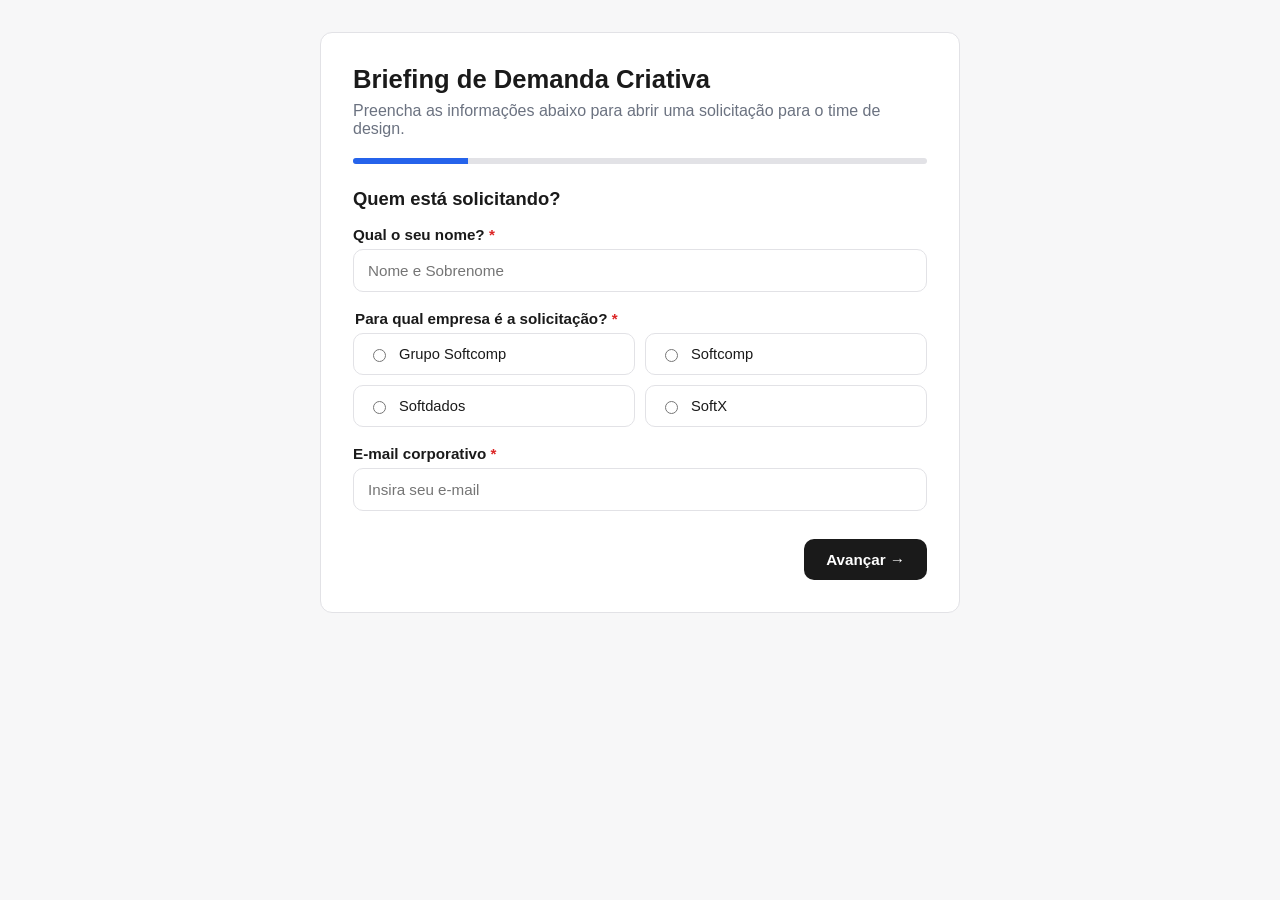
==== demand-form/index.html @ 0ced9919 "Cria formulário próprio de demanda criativa com backend em Google Sheets Substitui o formulário do T" ====
<!doctype html>
<html lang="pt-BR">
<head>
<meta charset="UTF-8" />
<meta name="viewport" content="width=device-width, initial-scale=1.0" />
<title>Briefing de Demanda Criativa</title>
<link rel="stylesheet" href="style.css" />
</head>
<body>
  <div class="form-shell">
    <header class="form-header">
      <h1 id="form-title">Briefing de Demanda Criativa</h1>
      <p id="form-subtitle" class="form-subtitle">Preencha as informações abaixo para abrir uma solicitação para o time de design.</p>
      <div class="progress-track">
        <div id="progress-bar" class="progress-bar"></div>
      </div>
    </header>

    <form id="demand-form" novalidate>

      <!-- Etapa 1: Identificação -->
      <section class="step" data-step="1">
        <h2>Quem está solicitando?</h2>

        <label class="field">
          <span class="field-label">Qual o seu nome? <span class="req">*</span></span>
          <input type="text" name="nome" placeholder="Nome e Sobrenome" required />
        </label>

        <fieldset class="field">
          <legend class="field-label">Para qual empresa é a solicitação? <span class="req">*</span></legend>
          <div class="choice-grid" data-name="empresa" data-type="radio">
            <label class="choice-card">
              <input type="radio" name="empresa" value="Grupo Softcomp" required />
              <span>Grupo Softcomp</span>
            </label>
            <label class="choice-card">
              <input type="radio" name="empresa" value="Softcomp" />
              <span>Softcomp</span>
            </label>
            <label class="choice-card">
              <input type="radio" name="empresa" value="Softdados" />
              <span>Softdados</span>
            </label>
            <label class="choice-card">
              <input type="radio" name="empresa" value="SoftX" />
              <span>SoftX</span>
            </label>
          </div>
        </fieldset>

        <label class="field">
          <span class="field-label">E-mail corporativo <span class="req">*</span></span>
          <input type="email" name="email" placeholder="Insira seu e-mail" required />
        </label>
      </section>

      <!-- Etapa 2: Tipo de demanda -->
      <section class="step" data-step="2" hidden>
        <h2>Qual o tipo de demanda?</h2>
        <fieldset class="field">
          <legend class="sr-only">Tipo de demanda</legend>
          <div class="choice-grid" data-name="tipoDemanda" data-type="radio">
            <label class="choice-card">
              <input type="radio" name="tipoDemanda" value="redes_sociais" required />
              <span>Post para redes sociais</span>
            </label>
            <label class="choice-card">
              <input type="radio" name="tipoDemanda" value="impresso" />
              <span>Impresso</span>
            </label>
            <label class="choice-card">
              <input type="radio" name="tipoDemanda" value="site" />
              <span>Material para site</span>
            </label>
            <label class="choice-card">
              <input type="radio" name="tipoDemanda" value="wallpaper" />
              <span>Wallpaper</span>
            </label>
            <label class="choice-card">
              <input type="radio" name="tipoDemanda" value="campanha_sazonal" />
              <span>Campanha sazonal</span>
            </label>
            <label class="choice-card">
              <input type="radio" name="tipoDemanda" value="campanha_vendas" />
              <span>Campanha de vendas</span>
            </label>
            <label class="choice-card">
              <input type="radio" name="tipoDemanda" value="outro" />
              <span>Outro</span>
            </label>
          </div>
        </fieldset>
      </section>

      <!-- Etapa 3: Campos específicos do tipo escolhido (renderizada via JS) -->
      <section class="step" data-step="3" hidden>
        <h2 id="dynamic-step-title">Detalhes da demanda</h2>
        <div id="dynamic-fields"></div>
      </section>

      <!-- Etapa 4: Prazo, prioridade, aprovação, anexos -->
      <section class="step" data-step="4" hidden>
        <h2>Prazo e aprovação</h2>

        <label class="field">
          <span class="field-label">Data de entrega desejada <span class="req">*</span></span>
          <input type="date" name="prazoDesejado" required />
        </label>

        <fieldset class="field">
          <legend class="field-label">Prioridade <span class="req">*</span></legend>
          <div class="choice-grid three" data-name="prioridade" data-type="radio">
            <label class="choice-card">
              <input type="radio" name="prioridade" value="Normal" required />
              <span>Normal <small>até 5 dias úteis</small></span>
            </label>
            <label class="choice-card">
              <input type="radio" name="prioridade" value="Prioritário" />
              <span>Prioritário <small>até 2 dias úteis</small></span>
            </label>
            <label class="choice-card">
              <input type="radio" name="prioridade" value="Urgente" />
              <span>Urgente <small>mesmo dia, sujeito à fila</small></span>
            </label>
          </div>
        </fieldset>

        <label class="field">
          <span class="field-label">Quem vai aprovar a peça final?</span>
          <input type="text" name="aprovador" placeholder="Nome do responsável pela aprovação" />
        </label>

        <label class="field">
          <span class="field-label">Arquivos de referência (logos, imagens, briefing em PDF etc.)</span>
          <input type="file" name="arquivos" multiple accept="image/*,.pdf,.ai,.psd,.doc,.docx" />
          <small class="hint">Pode anexar mais de um arquivo. Para vídeos grandes, prefira colar um link abaixo.</small>
        </label>

        <div class="field">
          <span class="field-label">Links de referência (opcional)</span>
          <input type="url" name="link1" placeholder="Link da referência" class="link-input" />
          <input type="url" name="link2" placeholder="Link da referência 02" class="link-input" />
          <input type="url" name="link3" placeholder="Link da referência 03" class="link-input" />
        </div>

        <label class="field">
          <span class="field-label">Observações adicionais</span>
          <textarea name="observacoes" rows="3" placeholder="Alguma informação extra que o time de design precise saber?"></textarea>
        </label>
      </section>

      <!-- Etapa 5: Confirmação -->
      <section class="step" data-step="5" hidden>
        <h2>Confira antes de enviar</h2>
        <div id="review-summary" class="review-summary"></div>
      </section>

      <div class="form-nav">
        <button type="button" id="btn-back" class="btn btn-ghost" hidden>← Voltar</button>
        <button type="button" id="btn-next" class="btn btn-primary">Avançar →</button>
        <button type="submit" id="btn-submit" class="btn btn-primary" hidden>Enviar solicitação</button>
      </div>
    </form>

    <div id="success-screen" class="success-screen" hidden>
      <div class="success-icon">✓</div>
      <h2>Solicitação enviada!</h2>
      <p>Seu protocolo é:</p>
      <div id="protocol-code" class="protocol-code"></div>
      <p class="success-note">Você vai receber um e-mail de confirmação com esses dados. Guarde o protocolo para acompanhar o andamento.</p>
      <button type="button" id="btn-new" class="btn btn-primary">Enviar outra solicitação</button>
    </div>

    <div id="error-banner" class="error-banner" hidden></div>
  </div>

  <script src="config.js"></script>
  <script src="app.js"></script>
</body>
</html>
---- demand-form/style.css ----
:root {
  --brand: #1a1a1a;
  --brand-accent: #2563eb;
  --bg: #f7f7f8;
  --surface: #ffffff;
  --border: #e2e2e6;
  --text: #1a1a1a;
  --text-muted: #6b7280;
  --danger: #dc2626;
  --success: #16a34a;
  --radius: 12px;
}

* { box-sizing: border-box; }

body {
  margin: 0;
  font-family: -apple-system, BlinkMacSystemFont, "Segoe UI", Roboto, Helvetica, Arial, sans-serif;
  background: var(--bg);
  color: var(--text);
  padding: 32px 16px;
}

.form-shell {
  max-width: 640px;
  margin: 0 auto;
  background: var(--surface);
  border-radius: var(--radius);
  border: 1px solid var(--border);
  padding: 32px;
}

.form-header h1 {
  font-size: 1.6rem;
  margin: 0 0 8px;
}

.form-subtitle {
  color: var(--text-muted);
  margin: 0 0 20px;
}

.progress-track {
  height: 6px;
  background: var(--border);
  border-radius: 999px;
  overflow: hidden;
}

.progress-bar {
  height: 100%;
  width: 20%;
  background: var(--brand-accent);
  transition: width 0.25s ease;
}

.step h2 {
  font-size: 1.15rem;
  margin: 24px 0 16px;
}

.field {
  display: block;
  margin-bottom: 18px;
}

.field-label {
  display: block;
  font-weight: 600;
  margin-bottom: 6px;
  font-size: 0.95rem;
}

.req { color: var(--danger); }

input[type="text"],
input[type="email"],
input[type="url"],
input[type="date"],
input[type="number"],
input[type="file"],
select,
textarea {
  width: 100%;
  padding: 12px 14px;
  border: 1px solid var(--border);
  border-radius: 10px;
  font-size: 0.95rem;
  font-family: inherit;
  background: var(--surface);
  color: var(--text);
}

textarea { resize: vertical; }

input:focus, select:focus, textarea:focus {
  outline: none;
  border-color: var(--brand-accent);
  box-shadow: 0 0 0 3px rgba(37, 99, 235, 0.15);
}

.link-input { margin-bottom: 8px; }

.hint {
  display: block;
  color: var(--text-muted);
  margin-top: 6px;
  font-size: 0.82rem;
}

fieldset.field {
  border: none;
  padding: 0;
  margin: 0 0 18px;
}

.choice-grid {
  display: grid;
  grid-template-columns: repeat(2, 1fr);
  gap: 10px;
}

.choice-grid.three { grid-template-columns: repeat(3, 1fr); }

@media (max-width: 480px) {
  .choice-grid, .choice-grid.three { grid-template-columns: 1fr; }
}

.choice-card {
  display: flex;
  align-items: center;
  gap: 10px;
  border: 1px solid var(--border);
  border-radius: 10px;
  padding: 12px 14px;
  cursor: pointer;
  font-size: 0.92rem;
  transition: border-color 0.15s ease, background 0.15s ease;
}

.choice-card small {
  display: block;
  color: var(--text-muted);
  font-weight: 400;
}

.choice-card:has(input:checked) {
  border-color: var(--brand-accent);
  background: rgba(37, 99, 235, 0.06);
}

.choice-card input { accent-color: var(--brand-accent); }

.card-block {
  border: 1px dashed var(--border);
  border-radius: 10px;
  padding: 14px;
  margin-bottom: 12px;
}

.card-block h3 {
  margin: 0 0 10px;
  font-size: 0.9rem;
  color: var(--text-muted);
}

.form-nav {
  display: flex;
  justify-content: space-between;
  margin-top: 28px;
}

.btn {
  border: none;
  border-radius: 10px;
  padding: 12px 22px;
  font-size: 0.95rem;
  font-weight: 600;
  cursor: pointer;
}

.btn-primary {
  background: var(--brand);
  color: #fff;
  margin-left: auto;
}

.btn-primary:disabled {
  opacity: 0.6;
  cursor: not-allowed;
}

.btn-ghost {
  background: transparent;
  color: var(--text-muted);
}

.review-summary dl {
  display: grid;
  grid-template-columns: 40% 60%;
  row-gap: 10px;
}

.review-summary dt { color: var(--text-muted); font-size: 0.85rem; }
.review-summary dd { margin: 0; font-size: 0.92rem; }

.success-screen {
  max-width: 640px;
  margin: 0 auto;
  background: var(--surface);
  border-radius: var(--radius);
  border: 1px solid var(--border);
  padding: 48px 32px;
  text-align: center;
}

.success-icon {
  width: 56px;
  height: 56px;
  border-radius: 50%;
  background: var(--success);
  color: #fff;
  font-size: 1.6rem;
  display: flex;
  align-items: center;
  justify-content: center;
  margin: 0 auto 16px;
}

.protocol-code {
  font-family: "SF Mono", Consolas, monospace;
  font-size: 1.4rem;
  font-weight: 700;
  background: var(--bg);
  border-radius: 8px;
  padding: 10px 16px;
  display: inline-block;
  margin: 8px 0 16px;
}

.success-note {
  color: var(--text-muted);
  font-size: 0.9rem;
  margin-bottom: 24px;
}

.error-banner {
  max-width: 640px;
  margin: 16px auto 0;
  background: #fef2f2;
  border: 1px solid #fecaca;
  color: var(--danger);
  padding: 14px 16px;
  border-radius: 10px;
  font-size: 0.9rem;
}

.sr-only {
  position: absolute;
  width: 1px; height: 1px;
  overflow: hidden;
  clip: rect(0,0,0,0);
}
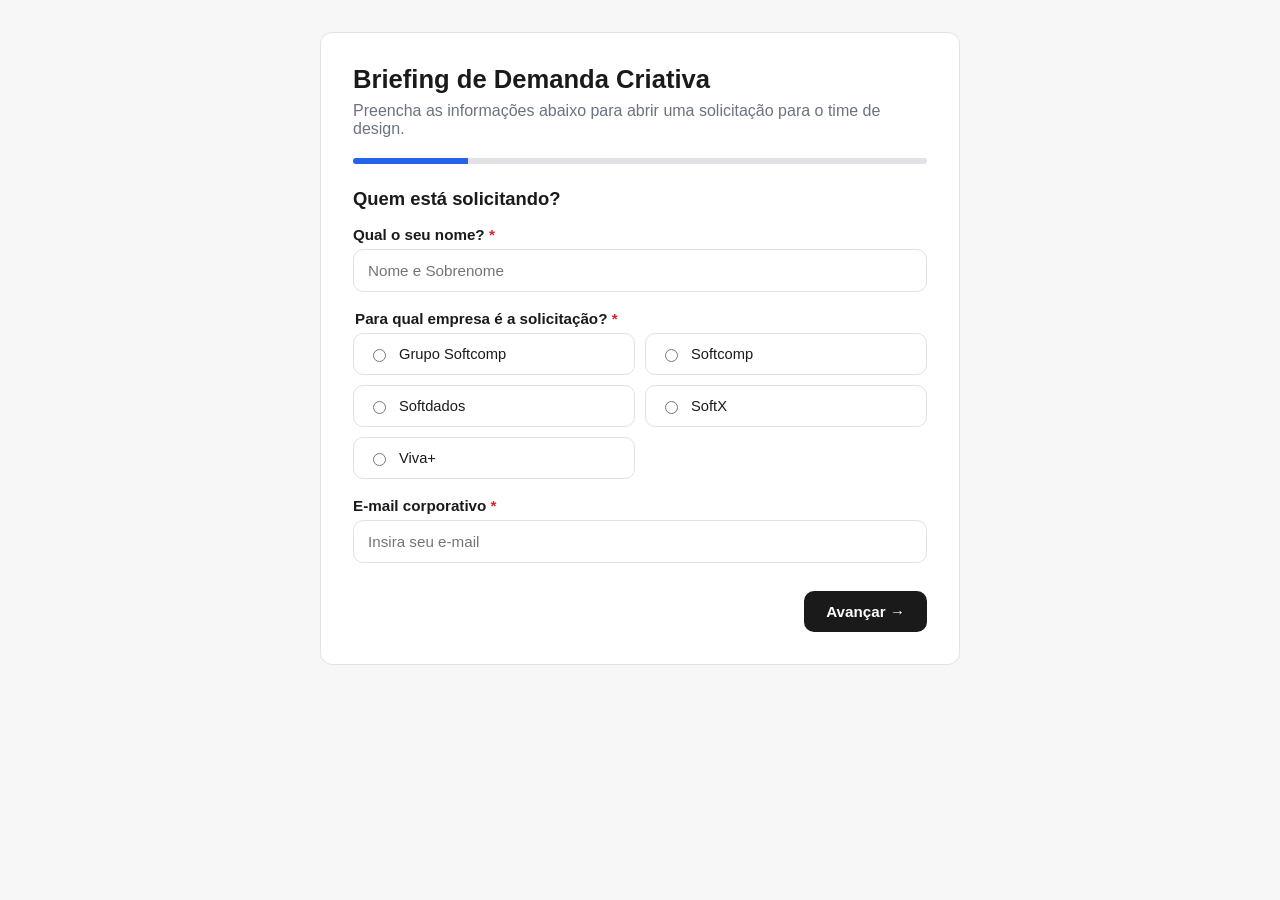
==== commit a746ed16: "Adiciona e-mails completos, planilha mensal, múltiplos criativos e campanhas dinâmicas - E-mail de c" ====
--- a/demand-form/index.html
+++ b/demand-form/index.html
@@ -45,6 +45,10 @@
             <label class="choice-card">
               <input type="radio" name="empresa" value="SoftX" />
               <span>SoftX</span>
+            </label>
+            <label class="choice-card">
+              <input type="radio" name="empresa" value="Viva+" />
+              <span>Viva+</span>
             </label>
           </div>
         </fieldset>
--- a/demand-form/style.css
+++ b/demand-form/style.css
@@ -144,7 +144,8 @@
   font-weight: 400;
 }
 
-.choice-card:has(input:checked) {
+.choice-card:has(input:checked),
+.choice-card.is-checked {
   border-color: var(--brand-accent);
   background: rgba(37, 99, 235, 0.06);
 }
@@ -160,6 +161,55 @@
 
 .card-block h3 {
   margin: 0 0 10px;
+  font-size: 0.9rem;
+  color: var(--text-muted);
+}
+
+.creative-block {
+  border: 1px solid var(--border);
+  border-radius: 12px;
+  padding: 16px;
+  margin-bottom: 20px;
+  background: #fafafa;
+}
+
+.creative-block-header {
+  display: flex;
+  justify-content: space-between;
+  align-items: center;
+  margin-bottom: 12px;
+}
+
+.creative-block-header h3 {
+  margin: 0;
+  font-size: 1rem;
+}
+
+.btn-remove-creative {
+  background: transparent;
+  border: 1px solid var(--danger);
+  color: var(--danger);
+  border-radius: 8px;
+  padding: 6px 12px;
+  font-size: 0.82rem;
+  cursor: pointer;
+}
+
+.btn-add-creative {
+  display: block;
+  width: 100%;
+  background: transparent;
+  border: 1px dashed var(--brand-accent);
+  color: var(--brand-accent);
+  border-radius: 10px;
+  padding: 12px;
+  font-weight: 600;
+  cursor: pointer;
+  margin-top: 8px;
+}
+
+.peca-detalhe-block h3 {
+  margin: 0 0 12px;
   font-size: 0.9rem;
   color: var(--text-muted);
 }
